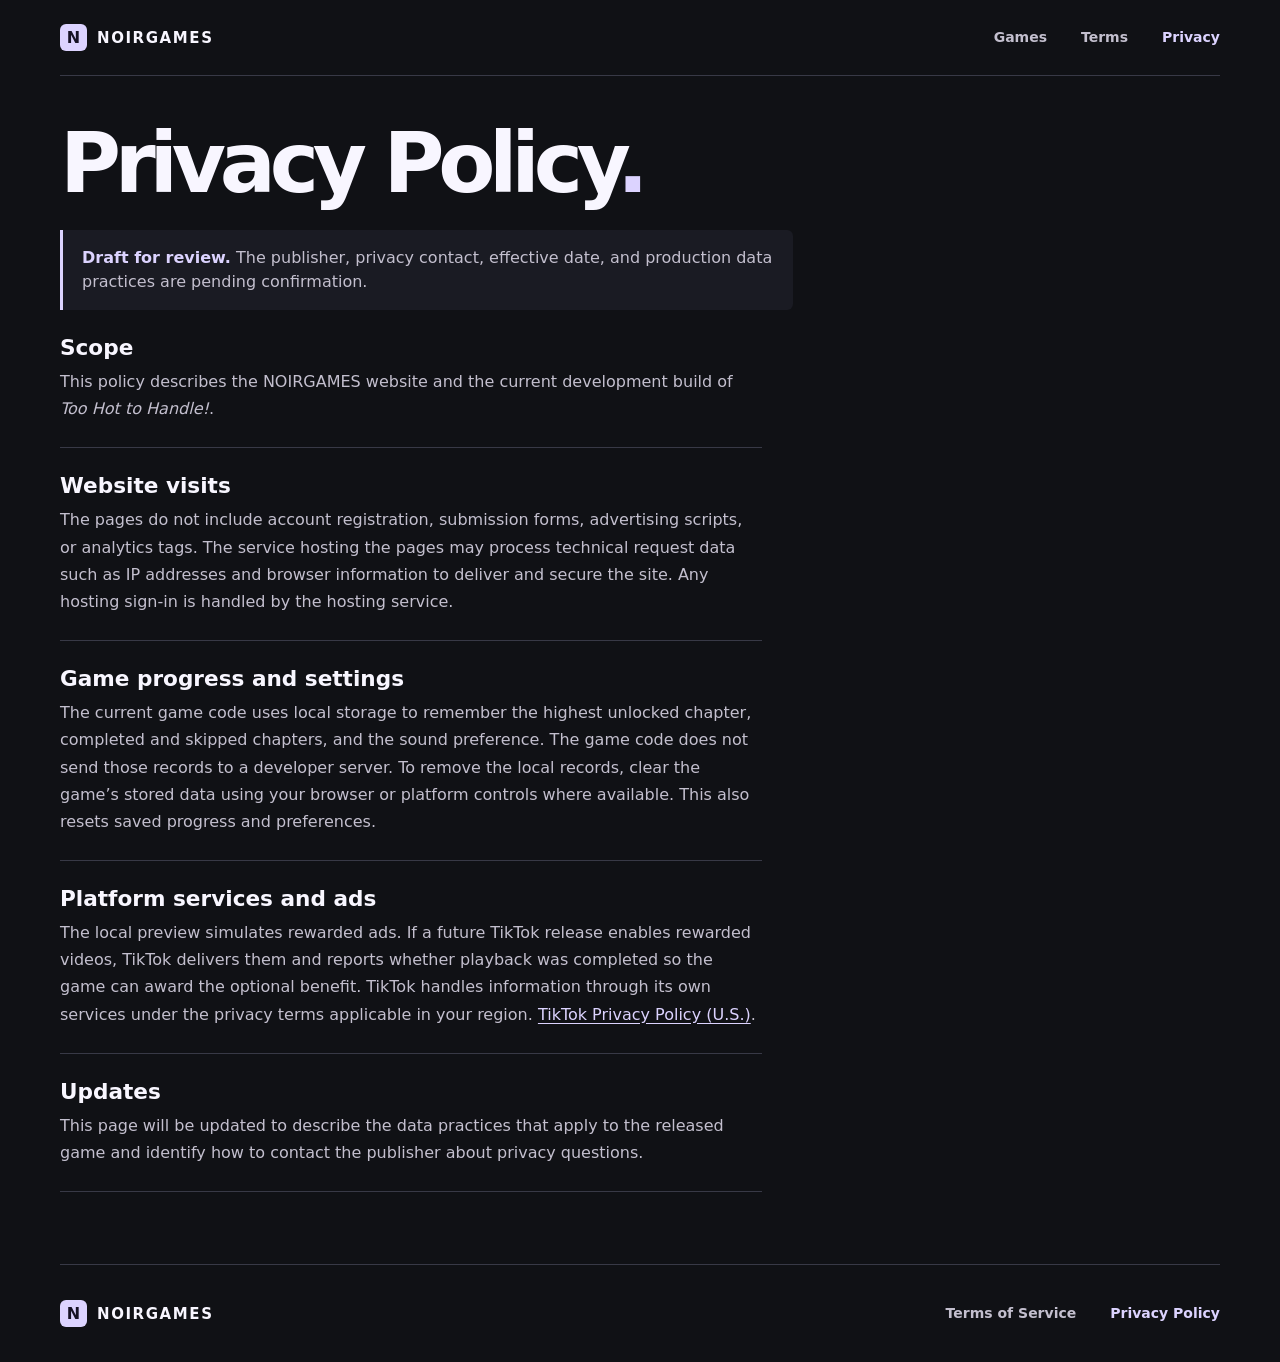
==== privacy.html @ cf4c6b96 "Add NOIRGAMES website" ====
<!doctype html>
<html lang="en">
<head>
  <meta charset="utf-8">
  <meta name="viewport" content="width=device-width, initial-scale=1">
  <meta name="description" content="Draft Privacy Policy for NOIRGAMES and Too Hot to Handle!">
  <meta name="theme-color" content="#101115">
  <title>Privacy Policy — NOIRGAMES</title>
  <link rel="icon" href="./art/icon.png" type="image/png">
  <link rel="stylesheet" href="./styles.css">
</head>
<body>
  <a class="skip-link" href="#main">Skip to content</a>
  <header class="site-header shell">
    <a class="brand" href="./"><span class="brand-icon" aria-hidden="true">N</span>NOIRGAMES</a>
    <nav aria-label="Main navigation">
      <a href="./">Games</a>
      <a href="./terms.html">Terms</a>
      <a href="./privacy.html" aria-current="page">Privacy</a>
    </nav>
  </header>
  <main class="shell policy" id="main">
    <h1 class="page-title">Privacy Policy<span>.</span></h1>
    <p class="draft"><strong>Draft for review.</strong> The publisher, privacy contact, effective date, and production data practices are pending confirmation.</p>
    <article class="policy-copy">
      <section>
        <h2>Scope</h2>
        <p>This policy describes the NOIRGAMES website and the current development build of <cite>Too Hot to Handle!</cite>.</p>
      </section>
      <section>
        <h2>Website visits</h2>
        <p>The pages do not include account registration, submission forms, advertising scripts, or analytics tags. The service hosting the pages may process technical request data such as IP addresses and browser information to deliver and secure the site. Any hosting sign-in is handled by the hosting service.</p>
      </section>
      <section>
        <h2>Game progress and settings</h2>
        <p>The current game code uses local storage to remember the highest unlocked chapter, completed and skipped chapters, and the sound preference. The game code does not send those records to a developer server. To remove the local records, clear the game’s stored data using your browser or platform controls where available. This also resets saved progress and preferences.</p>
      </section>
      <section>
        <h2>Platform services and ads</h2>
        <p>The local preview simulates rewarded ads. If a future TikTok release enables rewarded videos, TikTok delivers them and reports whether playback was completed so the game can award the optional benefit. TikTok handles information through its own services under the privacy terms applicable in your region. <a href="https://t.tiktok.com/legal/page/us/privacy-policy/en?lang=en">TikTok Privacy Policy (U.S.)</a>.</p>
      </section>
      <section>
        <h2>Updates</h2>
        <p>This page will be updated to describe the data practices that apply to the released game and identify how to contact the publisher about privacy questions.</p>
      </section>
    </article>
  </main>
  <footer class="site-footer shell">
    <a class="brand" href="./"><span class="brand-icon" aria-hidden="true">N</span>NOIRGAMES</a>
    <nav aria-label="Legal">
      <a href="./terms.html">Terms of Service</a>
      <a href="./privacy.html" aria-current="page">Privacy Policy</a>
    </nav>
  </footer>
</body>
</html>
---- styles.css ----
:root {
  color-scheme: dark;
  --page: #101115;
  --panel: #1a1b23;
  --line: #383946;
  --ink: #f8f6ff;
  --muted: #c3bfce;
  --accent: #dcd3ff;
  --accent-ink: #151124;
  font-family: "DM Sans", system-ui, sans-serif;
  background: var(--page);
  color: var(--ink);
  scroll-behavior: smooth;
}

*, *::before, *::after { box-sizing: border-box; }
body { margin: 0; }
a { color: inherit; }
a:focus-visible { outline: 2px solid var(--accent); outline-offset: 5px; }
img { display: block; width: 100%; }
h1, h2, p, figure, dl, dd { margin: 0; }

.shell { width: min(100% - 96px, 1160px); margin-inline: auto; }
.skip-link {
  position: fixed;
  z-index: 2;
  top: 10px;
  left: 10px;
  padding: 12px;
  background: var(--page);
  transform: translateY(-150%);
}
.skip-link:focus { transform: none; }

.site-header, .site-footer {
  display: flex;
  justify-content: space-between;
  align-items: center;
  gap: 20px;
}
.site-header { min-height: 76px; border-bottom: 1px solid var(--line); }
.site-footer { min-height: 98px; border-top: 1px solid var(--line); }
.brand {
  display: inline-flex;
  align-items: center;
  gap: 10px;
  font-size: 15px;
  font-weight: 800;
  letter-spacing: .105em;
  text-decoration: none;
  white-space: nowrap;
}
.brand-icon {
  display: grid;
  place-items: center;
  width: 27px;
  height: 27px;
  border-radius: 6px;
  background: var(--accent);
  color: var(--accent-ink);
  font-size: 16px;
  line-height: 1;
  letter-spacing: 0;
}
nav { display: flex; flex-wrap: wrap; gap: clamp(14px, 3vw, 34px); }
nav a {
  color: var(--muted);
  font-size: 14px;
  font-weight: 650;
  line-height: 1.4;
  text-decoration: none;
}
nav a:hover, nav a[aria-current="page"] { color: var(--accent); }

.page-title {
  margin-block: 46px 24px;
  font-size: clamp(2.45rem, 6.5vw, 5.2rem);
  font-weight: 780;
  line-height: 1.01;
  letter-spacing: -.075em;
}
.page-title span { color: var(--accent); }
.feature {
  display: grid;
  grid-template-columns: minmax(0, .92fr) minmax(0, 1.08fr);
  overflow: hidden;
  border: 1px solid var(--line);
  border-radius: 22px;
  background: #1a1723;
}
.feature-copy {
  display: grid;
  align-content: center;
  justify-items: start;
  gap: 23px;
  min-height: 428px;
  padding: clamp(30px, 4.6vw, 62px);
  background: radial-gradient(ellipse at 0 100%, #32243f 0%, transparent 75%);
}
.status {
  display: flex;
  align-items: center;
  gap: 8px;
  color: var(--accent);
  font: 650 .72rem/1.1 "IBM Plex Mono", ui-monospace, monospace;
  text-transform: uppercase;
  letter-spacing: .09em;
}
.status span { width: 7px; height: 7px; border-radius: 50%; background: var(--accent); }
.feature-copy h2 {
  font-size: clamp(2.9rem, 6.8vw, 5.6rem);
  font-weight: 850;
  line-height: .91;
  letter-spacing: -.085em;
}
.summary {
  max-width: 36ch;
  margin-top: 22px;
  color: var(--muted);
  font-size: clamp(.98rem, 1.55vw, 1.12rem);
  line-height: 1.55;
}
.button {
  display: inline-flex;
  align-items: center;
  justify-content: center;
  gap: 16px;
  min-height: 44px;
  padding: 10px 17px;
  border-radius: 8px;
  background: var(--accent);
  color: var(--accent-ink);
  font-size: .9rem;
  font-weight: 750;
  text-decoration: none;
}
.button:hover { background: #ede7ff; }
.feature-art { position: relative; min-height: 300px; background: #372939; }
.feature-art img { position: absolute; inset: 0; height: 100%; object-fit: cover; object-position: center 37%; }
.feature-art::after {
  position: absolute;
  inset: 0;
  background: linear-gradient(90deg, #1a172340, transparent 26%);
  content: "";
  pointer-events: none;
}
.game-facts {
  grid-column: 1 / -1;
  display: grid;
  grid-template-columns: repeat(3, minmax(0, 1fr));
  border-top: 1px solid var(--line);
}
.game-facts div { padding: 19px clamp(16px, 4.6vw, 62px) 22px; }
.game-facts div + div { border-left: 1px solid var(--line); }
.game-facts dt {
  margin-bottom: 6px;
  color: var(--muted);
  font: .72rem/1.3 "IBM Plex Mono", ui-monospace, monospace;
  text-transform: uppercase;
  letter-spacing: .075em;
}
.game-facts dd { font-size: 1.02rem; font-weight: 720; line-height: 1.3; }

.details { margin-block: 74px 80px; scroll-margin-top: 32px; }
.details-heading { display: flex; align-items: end; justify-content: space-between; gap: 20px; margin-bottom: 23px; }
.details h2 { font-size: clamp(2rem, 4.3vw, 3.2rem); line-height: 1.06; letter-spacing: -.06em; }
.details p { max-width: 44ch; color: var(--muted); line-height: 1.55; }
.scenes { display: grid; grid-template-columns: repeat(3, minmax(0, 1fr)); gap: 15px; }
.scenes figure { overflow: hidden; border: 1px solid var(--line); border-radius: 12px; background: var(--panel); }
.scenes img { aspect-ratio: 16 / 10; object-fit: cover; object-position: center 37%; }
.scenes figcaption { padding: 15px; font-size: .96rem; font-weight: 690; }

.policy { padding-bottom: 72px; min-height: 70vh; }
.policy .page-title { margin-bottom: 24px; }
.draft {
  width: min(100%, 72ch);
  padding: 16px 19px;
  border-left: 3px solid var(--accent);
  border-radius: 0 6px 6px 0;
  background: var(--panel);
  color: var(--muted);
  line-height: 1.5;
}
.draft strong { color: var(--accent); }
.policy-copy { max-width: 69ch; }
.policy-copy section { padding-block: 25px; border-bottom: 1px solid var(--line); }
.policy-copy h2 { font-size: 1.35rem; margin-bottom: 8px; }
.policy-copy p { color: var(--muted); line-height: 1.7; }
.policy-copy a { color: var(--accent); text-underline-offset: 3px; }

@media (max-width: 760px) {
  .shell { width: calc(100% - 40px); }
  .site-header { min-height: 65px; }
  .page-title { margin-top: 34px; }
  .feature { grid-template-columns: 1fr; border-radius: 16px; }
  .feature-copy { min-height: auto; gap: 20px; }
  .feature-copy h2 { font-size: clamp(2.65rem, 10vw, 5.2rem); }
  .feature-art { min-height: clamp(210px, 60vw, 420px); }
  .feature-art img { object-position: center 26%; }
  .feature-art::after { background: none; }
  .details { margin-block: 50px; }
  .details-heading { display: grid; gap: 10px; }
  .game-facts div { padding-inline: 13px; }
  .game-facts dd { font-size: .88rem; }
}

@media (max-width: 480px) {
  .site-header { gap: 12px; }
  .site-header nav { gap: 11px; }
  nav a { font-size: 13px; }
  .brand { font-size: 13px; gap: 7px; }
  .brand-icon { width: 23px; height: 23px; font-size: 14px; }
  .scenes { grid-template-columns: 1fr; }
  .site-footer { align-items: flex-start; flex-direction: column; justify-content: center; gap: 12px; padding-block: 20px; }
}

@media (prefers-reduced-motion: reduce) {
  :root { scroll-behavior: auto; }
}
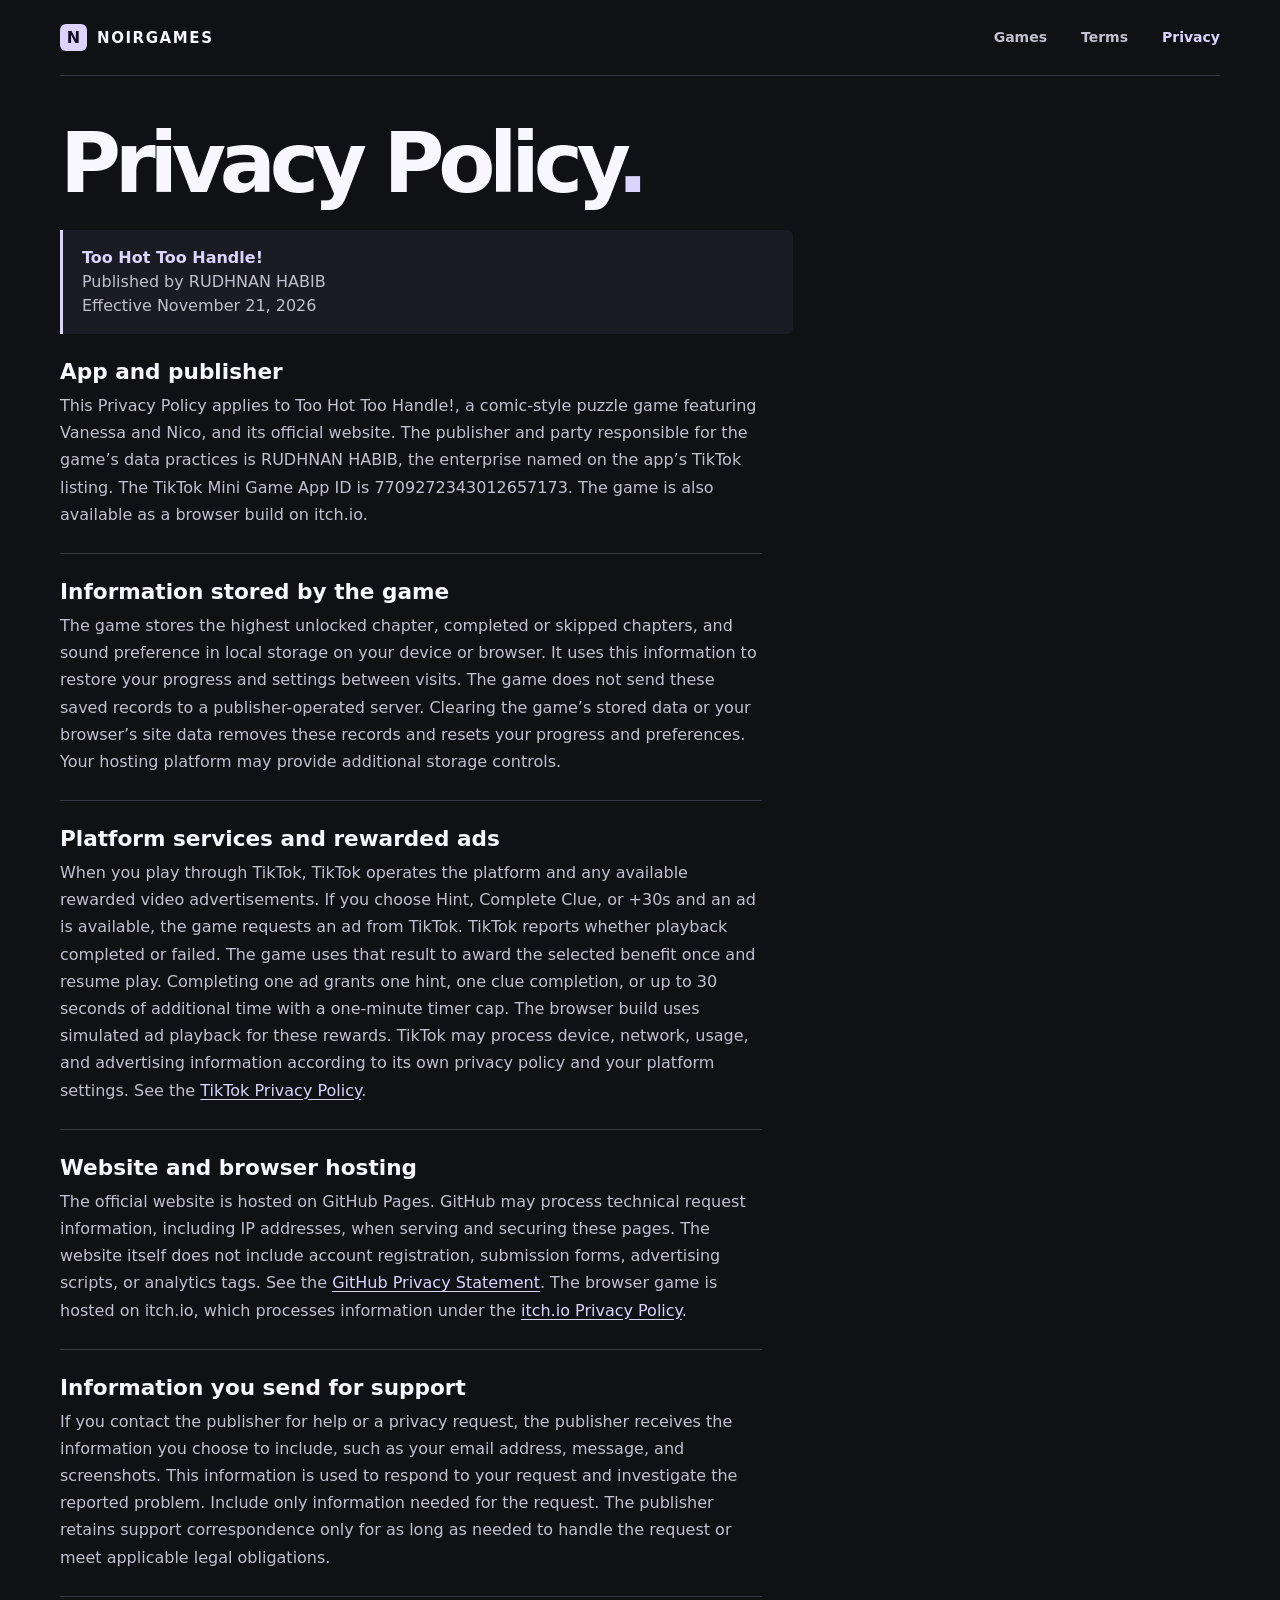
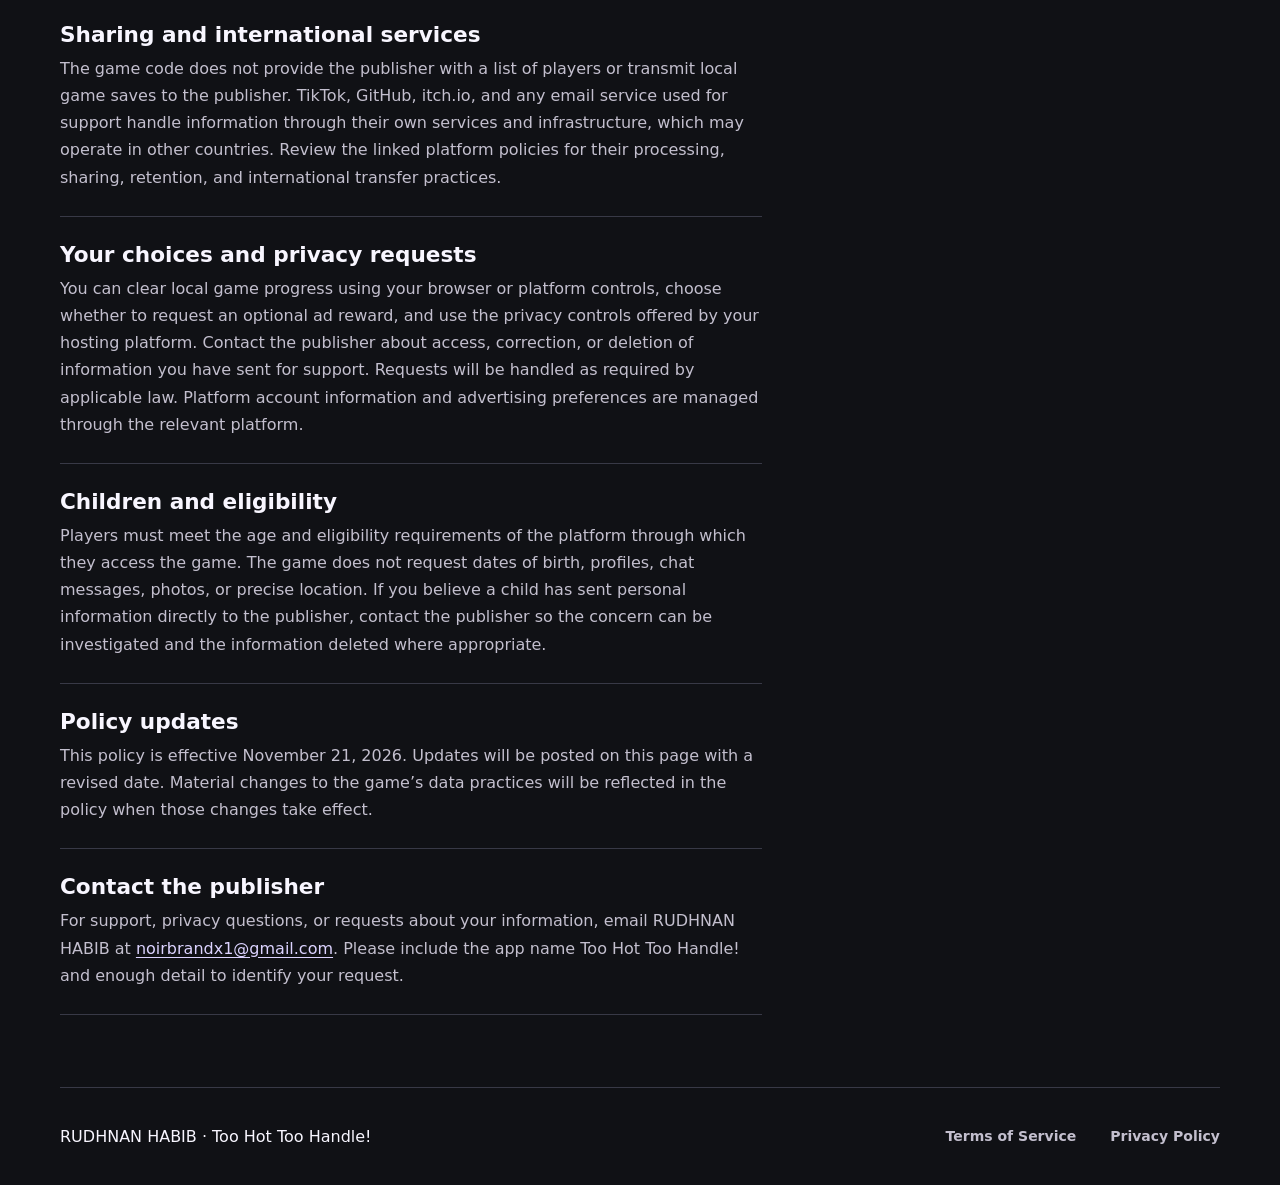
==== commit 2a21e145: "Match game policies to TikTok app and verified publisher" ====
--- a/privacy.html
+++ b/privacy.html
@@ -3,10 +3,10 @@
 <head>
   <meta charset="utf-8">
   <meta name="viewport" content="width=device-width, initial-scale=1">
-  <meta name="description" content="Draft Privacy Policy for NOIRGAMES and Too Hot to Handle!">
+  <meta name="description" content="Privacy Policy for Too Hot Too Handle!, published by RUDHNAN HABIB.">
   <meta name="theme-color" content="#101115">
-  <title>Privacy Policy — NOIRGAMES</title>
-  <link rel="icon" href="./art/icon.png" type="image/png">
+  <title>Privacy Policy — Too Hot Too Handle!</title>
+  <link rel="icon" href="./icon.png" type="image/png">
   <link rel="stylesheet" href="./styles.css">
 </head>
 <body>
@@ -21,35 +21,55 @@
   </header>
   <main class="shell policy" id="main">
     <h1 class="page-title">Privacy Policy<span>.</span></h1>
-    <p class="draft"><strong>Draft for review.</strong> The publisher, privacy contact, effective date, and production data practices are pending confirmation.</p>
+    <p class="policy-identity"><strong>Too Hot Too Handle!</strong><br>Published by RUDHNAN HABIB<br>Effective November 21, 2026</p>
     <article class="policy-copy">
       <section>
-        <h2>Scope</h2>
-        <p>This policy describes the NOIRGAMES website and the current development build of <cite>Too Hot to Handle!</cite>.</p>
+        <h2>App and publisher</h2>
+        <p>This Privacy Policy applies to Too Hot Too Handle!, a comic-style puzzle game featuring Vanessa and Nico, and its official website. The publisher and party responsible for the game’s data practices is RUDHNAN HABIB, the enterprise named on the app’s TikTok listing. The TikTok Mini Game App ID is 7709272343012657173. The game is also available as a browser build on itch.io.</p>
       </section>
       <section>
-        <h2>Website visits</h2>
-        <p>The pages do not include account registration, submission forms, advertising scripts, or analytics tags. The service hosting the pages may process technical request data such as IP addresses and browser information to deliver and secure the site. Any hosting sign-in is handled by the hosting service.</p>
+        <h2>Information stored by the game</h2>
+        <p>The game stores the highest unlocked chapter, completed or skipped chapters, and sound preference in local storage on your device or browser. It uses this information to restore your progress and settings between visits. The game does not send these saved records to a publisher-operated server. Clearing the game’s stored data or your browser’s site data removes these records and resets your progress and preferences. Your hosting platform may provide additional storage controls.</p>
       </section>
       <section>
-        <h2>Game progress and settings</h2>
-        <p>The current game code uses local storage to remember the highest unlocked chapter, completed and skipped chapters, and the sound preference. The game code does not send those records to a developer server. To remove the local records, clear the game’s stored data using your browser or platform controls where available. This also resets saved progress and preferences.</p>
+        <h2>Platform services and rewarded ads</h2>
+        <p>When you play through TikTok, TikTok operates the platform and any available rewarded video advertisements. If you choose Hint, Complete Clue, or +30s and an ad is available, the game requests an ad from TikTok. TikTok reports whether playback completed or failed. The game uses that result to award the selected benefit once and resume play. Completing one ad grants one hint, one clue completion, or up to 30 seconds of additional time with a one-minute timer cap. The browser build uses simulated ad playback for these rewards. TikTok may process device, network, usage, and advertising information according to its own privacy policy and your platform settings. See the <a href="https://www.tiktok.com/legal/privacy-policy">TikTok Privacy Policy</a>.</p>
       </section>
       <section>
-        <h2>Platform services and ads</h2>
-        <p>The local preview simulates rewarded ads. If a future TikTok release enables rewarded videos, TikTok delivers them and reports whether playback was completed so the game can award the optional benefit. TikTok handles information through its own services under the privacy terms applicable in your region. <a href="https://t.tiktok.com/legal/page/us/privacy-policy/en?lang=en">TikTok Privacy Policy (U.S.)</a>.</p>
+        <h2>Website and browser hosting</h2>
+        <p>The official website is hosted on GitHub Pages. GitHub may process technical request information, including IP addresses, when serving and securing these pages. The website itself does not include account registration, submission forms, advertising scripts, or analytics tags. See the <a href="https://docs.github.com/en/site-policy/privacy-policies/github-general-privacy-statement">GitHub Privacy Statement</a>. The browser game is hosted on itch.io, which processes information under the <a href="https://itch.io/docs/legal/privacy-policy">itch.io Privacy Policy</a>.</p>
       </section>
       <section>
-        <h2>Updates</h2>
-        <p>This page will be updated to describe the data practices that apply to the released game and identify how to contact the publisher about privacy questions.</p>
+        <h2>Information you send for support</h2>
+        <p>If you contact the publisher for help or a privacy request, the publisher receives the information you choose to include, such as your email address, message, and screenshots. This information is used to respond to your request and investigate the reported problem. Include only information needed for the request. The publisher retains support correspondence only for as long as needed to handle the request or meet applicable legal obligations.</p>
+      </section>
+      <section>
+        <h2>Sharing and international services</h2>
+        <p>The game code does not provide the publisher with a list of players or transmit local game saves to the publisher. TikTok, GitHub, itch.io, and any email service used for support handle information through their own services and infrastructure, which may operate in other countries. Review the linked platform policies for their processing, sharing, retention, and international transfer practices.</p>
+      </section>
+      <section>
+        <h2>Your choices and privacy requests</h2>
+        <p>You can clear local game progress using your browser or platform controls, choose whether to request an optional ad reward, and use the privacy controls offered by your hosting platform. Contact the publisher about access, correction, or deletion of information you have sent for support. Requests will be handled as required by applicable law. Platform account information and advertising preferences are managed through the relevant platform.</p>
+      </section>
+      <section>
+        <h2>Children and eligibility</h2>
+        <p>Players must meet the age and eligibility requirements of the platform through which they access the game. The game does not request dates of birth, profiles, chat messages, photos, or precise location. If you believe a child has sent personal information directly to the publisher, contact the publisher so the concern can be investigated and the information deleted where appropriate.</p>
+      </section>
+      <section>
+        <h2>Policy updates</h2>
+        <p>This policy is effective November 21, 2026. Updates will be posted on this page with a revised date. Material changes to the game’s data practices will be reflected in the policy when those changes take effect.</p>
+      </section>
+      <section>
+        <h2>Contact the publisher</h2>
+        <p>For support, privacy questions, or requests about your information, email RUDHNAN HABIB at <a href="mailto:noirbrandx1@gmail.com">noirbrandx1@gmail.com</a>. Please include the app name Too Hot Too Handle! and enough detail to identify your request.</p>
       </section>
     </article>
   </main>
   <footer class="site-footer shell">
-    <a class="brand" href="./"><span class="brand-icon" aria-hidden="true">N</span>NOIRGAMES</a>
+    <p>RUDHNAN HABIB · Too Hot Too Handle!</p>
     <nav aria-label="Legal">
       <a href="./terms.html">Terms of Service</a>
-      <a href="./privacy.html" aria-current="page">Privacy Policy</a>
+      <a href="./privacy.html">Privacy Policy</a>
     </nav>
   </footer>
 </body>
--- a/styles.css
+++ b/styles.css
@@ -172,7 +172,7 @@
 
 .policy { padding-bottom: 72px; min-height: 70vh; }
 .policy .page-title { margin-bottom: 24px; }
-.draft {
+.policy-identity {
   width: min(100%, 72ch);
   padding: 16px 19px;
   border-left: 3px solid var(--accent);
@@ -181,7 +181,7 @@
   color: var(--muted);
   line-height: 1.5;
 }
-.draft strong { color: var(--accent); }
+.policy-identity strong { color: var(--accent); }
 .policy-copy { max-width: 69ch; }
 .policy-copy section { padding-block: 25px; border-bottom: 1px solid var(--line); }
 .policy-copy h2 { font-size: 1.35rem; margin-bottom: 8px; }
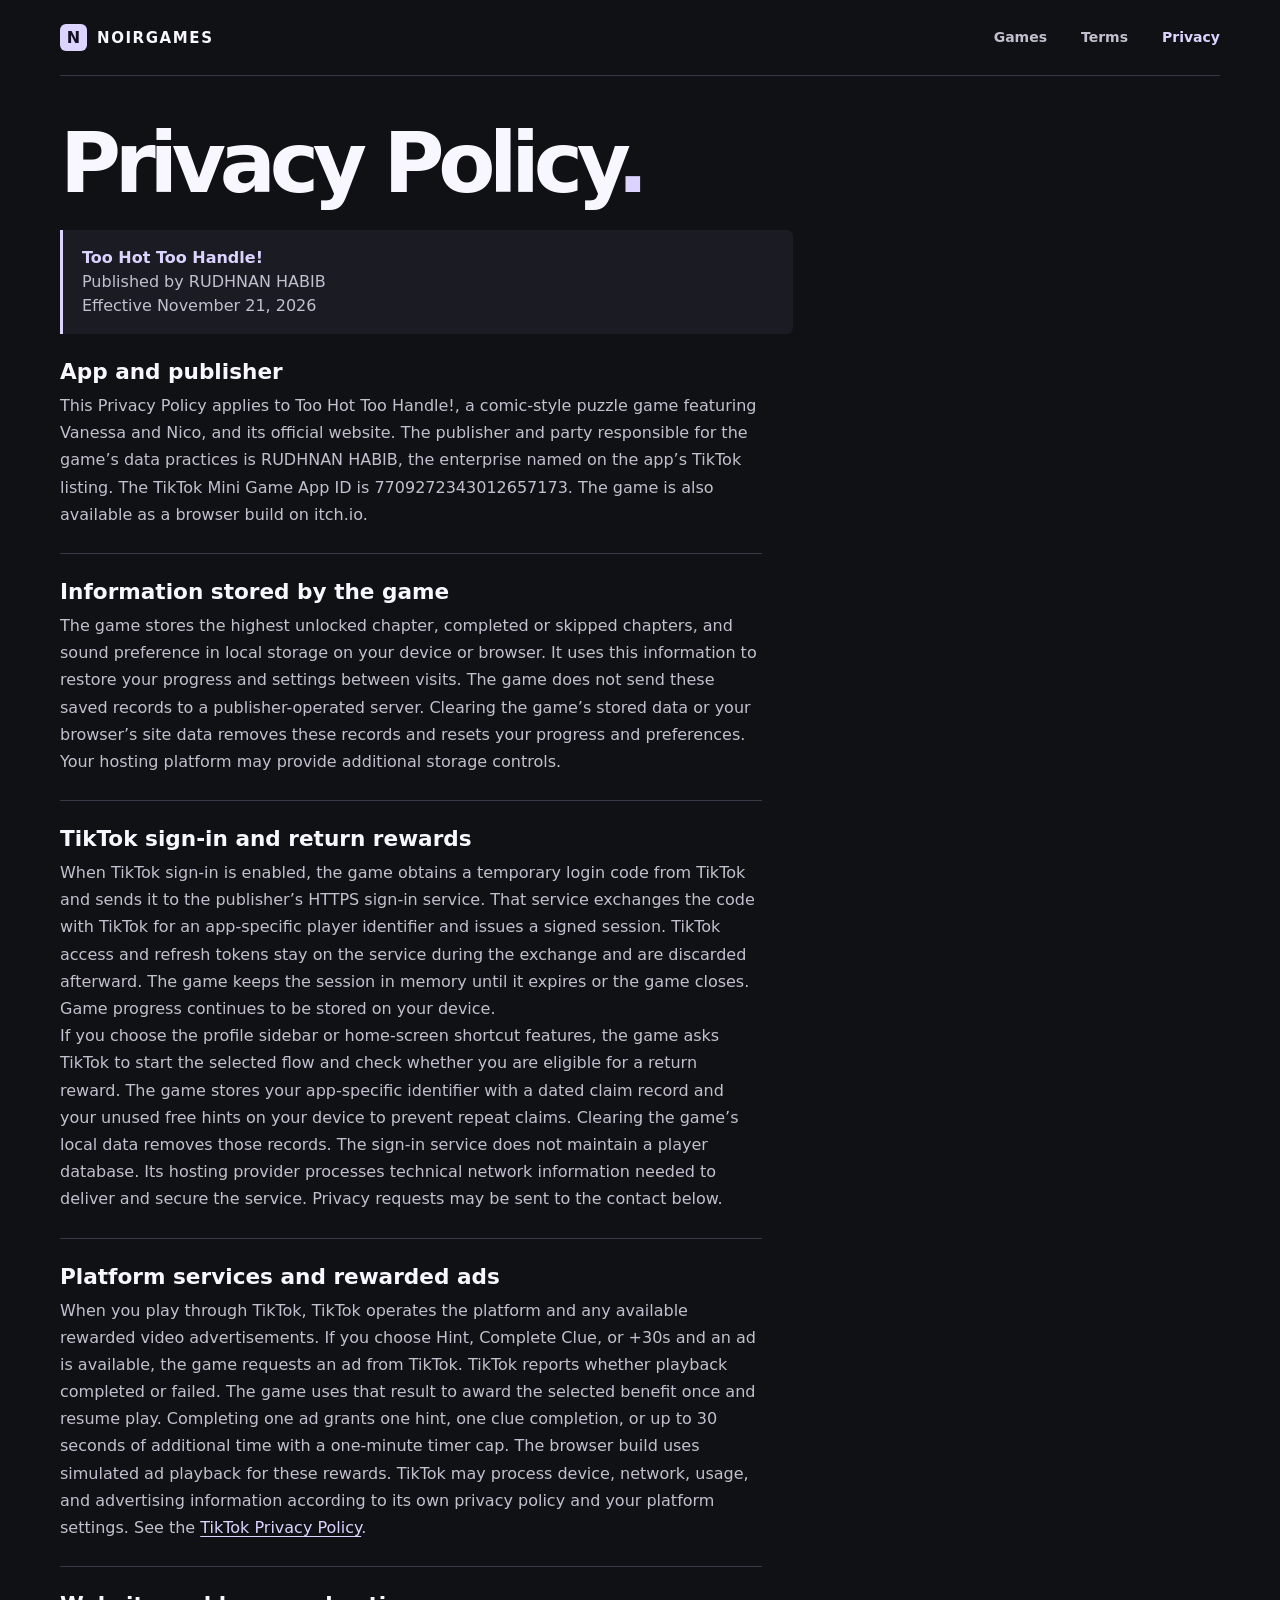
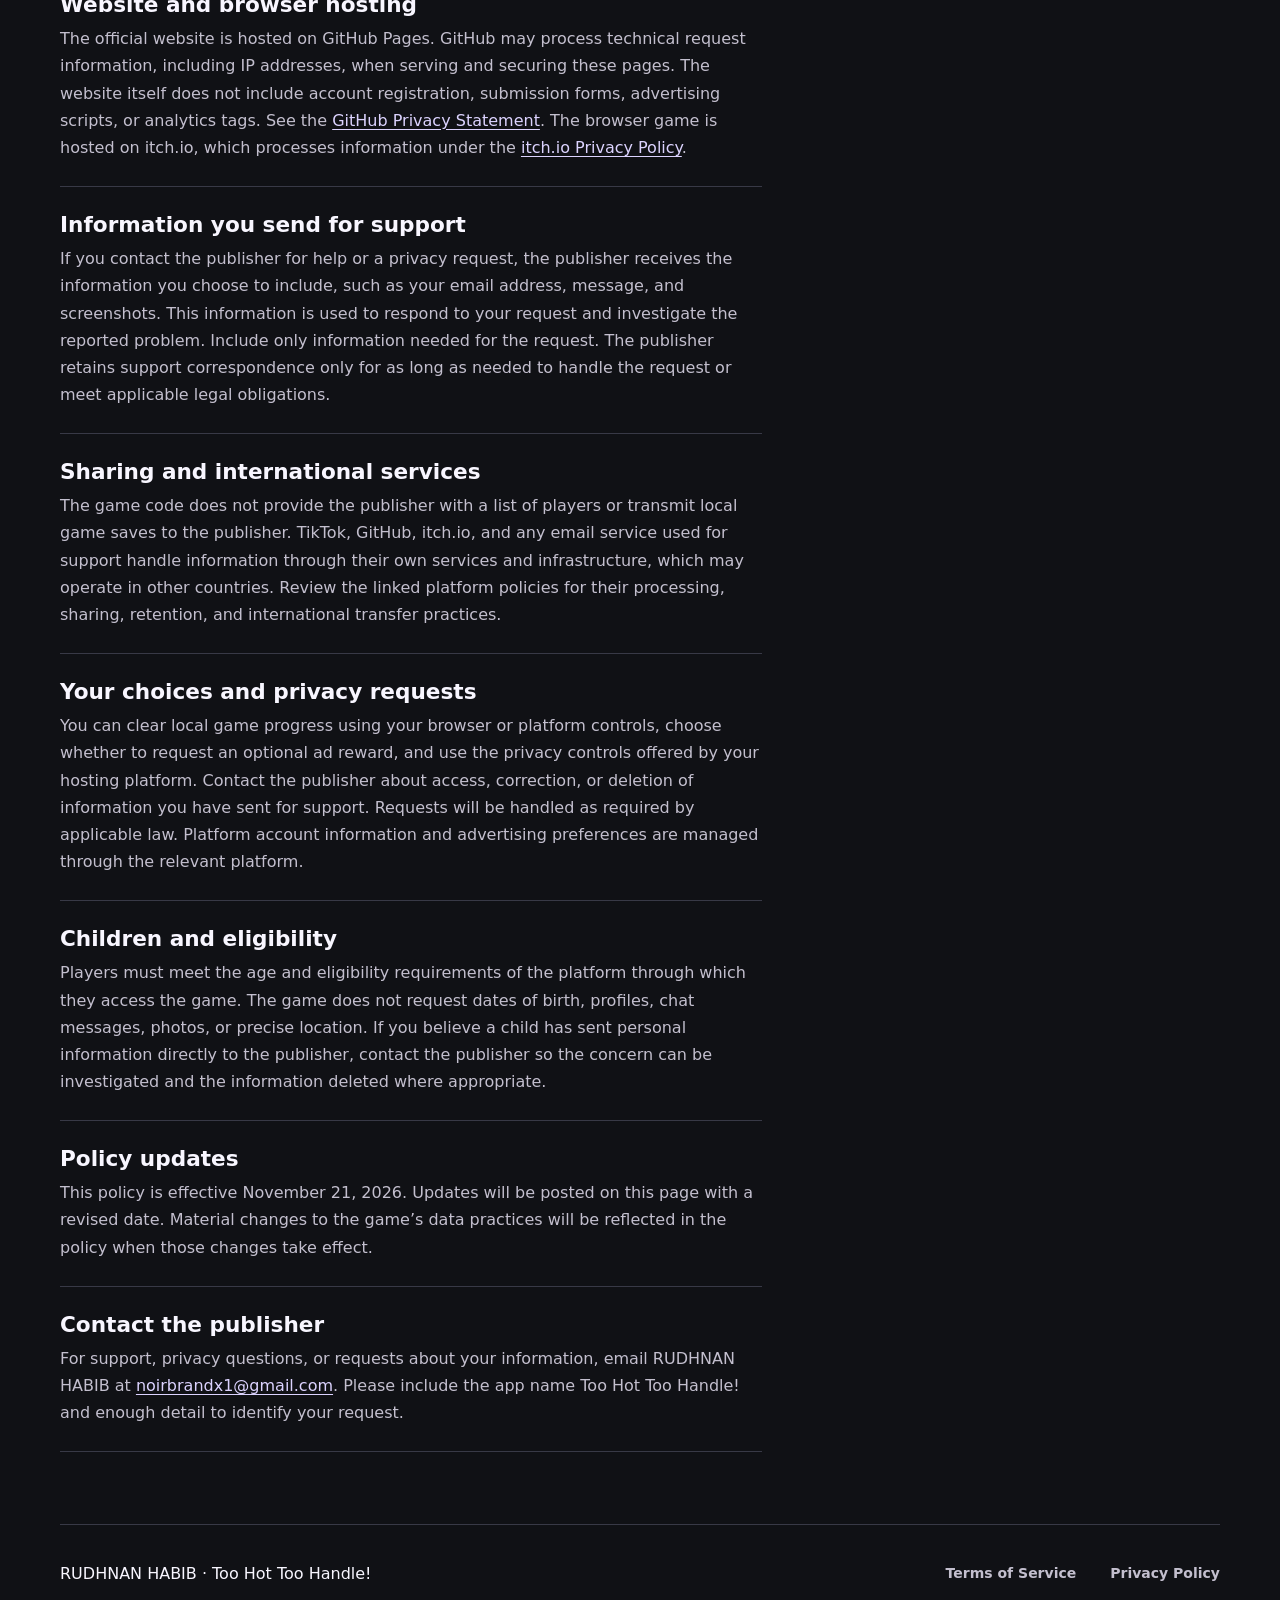
==== commit 83258ecd: "Describe TikTok login and return reward data practices" ====
--- a/privacy.html
+++ b/privacy.html
@@ -30,6 +30,11 @@
       <section>
         <h2>Information stored by the game</h2>
         <p>The game stores the highest unlocked chapter, completed or skipped chapters, and sound preference in local storage on your device or browser. It uses this information to restore your progress and settings between visits. The game does not send these saved records to a publisher-operated server. Clearing the game’s stored data or your browser’s site data removes these records and resets your progress and preferences. Your hosting platform may provide additional storage controls.</p>
+      </section>
+      <section>
+        <h2>TikTok sign-in and return rewards</h2>
+        <p>When TikTok sign-in is enabled, the game obtains a temporary login code from TikTok and sends it to the publisher’s HTTPS sign-in service. That service exchanges the code with TikTok for an app-specific player identifier and issues a signed session. TikTok access and refresh tokens stay on the service during the exchange and are discarded afterward. The game keeps the session in memory until it expires or the game closes. Game progress continues to be stored on your device.</p>
+        <p>If you choose the profile sidebar or home-screen shortcut features, the game asks TikTok to start the selected flow and check whether you are eligible for a return reward. The game stores your app-specific identifier with a dated claim record and your unused free hints on your device to prevent repeat claims. Clearing the game’s local data removes those records. The sign-in service does not maintain a player database. Its hosting provider processes technical network information needed to deliver and secure the service. Privacy requests may be sent to the contact below.</p>
       </section>
       <section>
         <h2>Platform services and rewarded ads</h2>
